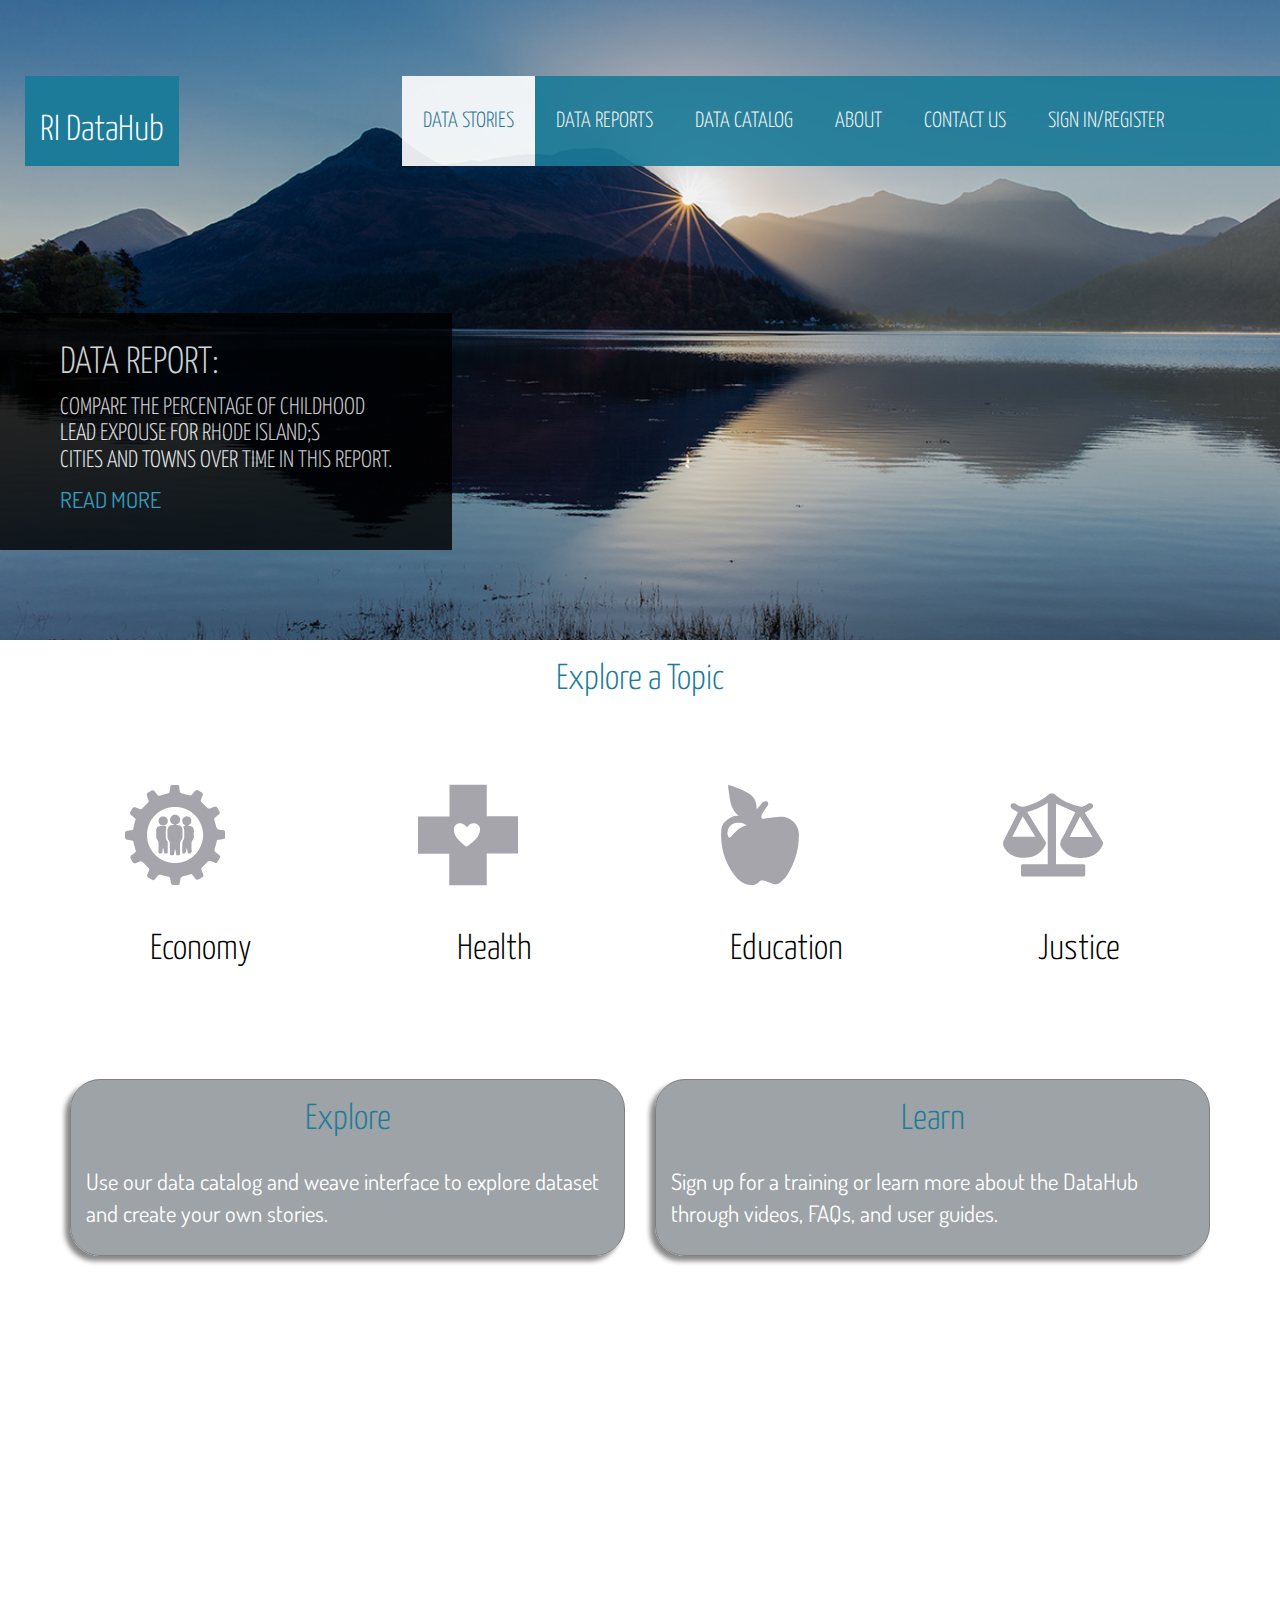
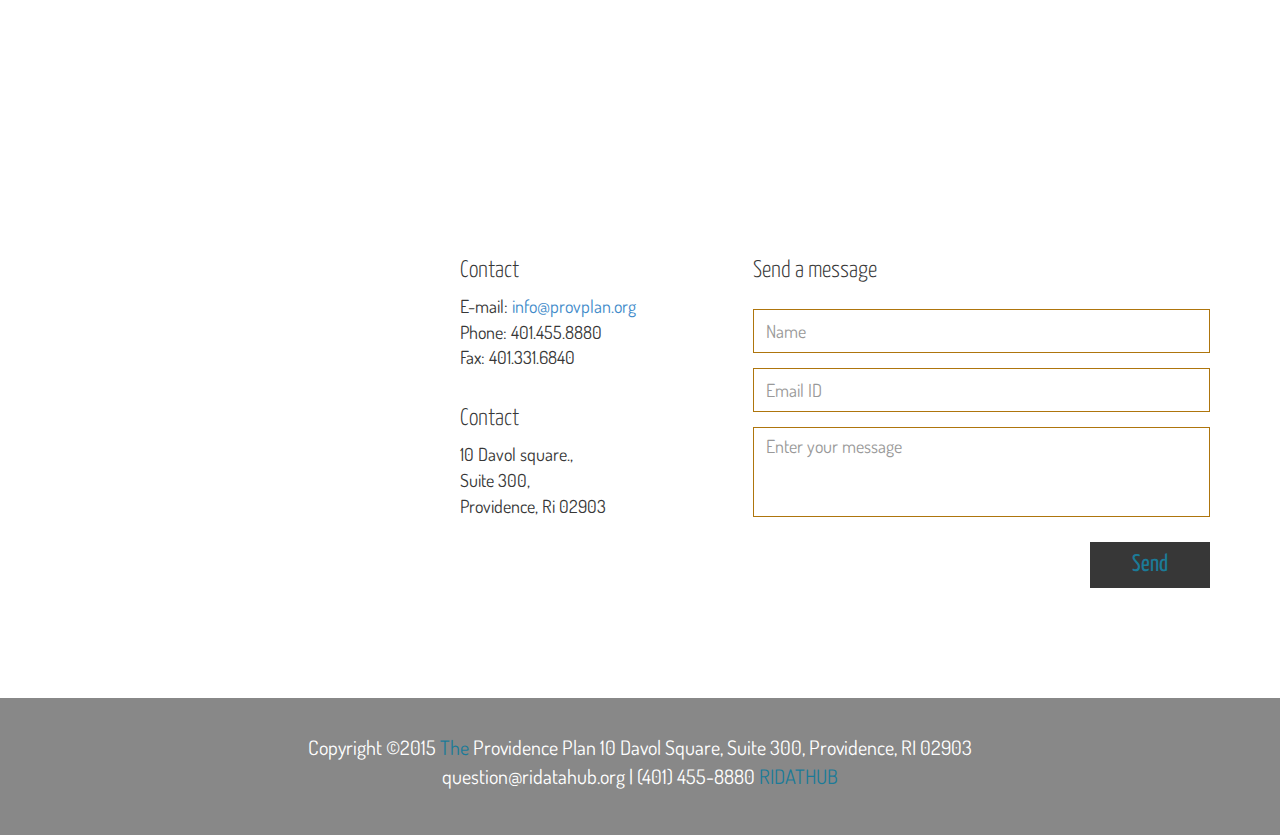
==== ridatahub/index.html @ dd5c4343 "Rename the file name" ====
<!DOCTYPE html>
<html lang="en">
<head>
<meta charset="utf-8">
<meta name="viewport" content="width=device-width, initial-scale=1.0">
<meta name="description" content="">
<meta name="author" content="">
<title>RI DataHub</title>
<link href="css/bootstrap.min.css" rel="stylesheet">
<link href="css/font-awesome.min.css" rel="stylesheet">
<link href="css/main.css" rel="stylesheet">
<link href="css/animate.css" rel="stylesheet">
<link href="css/responsive.css" rel="stylesheet">
<link href="css/dev.css" rel="stylesheet">
<!--[if lt IE 9]>
	    <script src="js/html5shiv.js"></script>
	    <script src="js/respond.min.js"></script>
    <![endif]-->
<link rel="shortcut icon" href="images/ico/favicon.ico">
<link rel="apple-touch-icon-precomposed" sizes="144x144" href="images/ico/apple-touch-icon-144-precomposed.png">
<link rel="apple-touch-icon-precomposed" sizes="114x114" href="images/ico/apple-touch-icon-114-precomposed.png">
<link rel="apple-touch-icon-precomposed" sizes="72x72" href="images/ico/apple-touch-icon-72-precomposed.png">
<link rel="apple-touch-icon-precomposed" href="images/ico/apple-touch-icon-57-precomposed.png">
</head> 
<body>
<header id="header" role="banner">
<div class="main-nav">
<div class="container">
<div class="header-top">
<div class="pull-right social-icons">
<a href="#"><i class="fa fa-twitter"></i></a>
<a href="#"><i class="fa fa-facebook"></i></a>
<a href="#"><i class="fa fa-google-plus"></i></a>
<a href="#"><i class="fa fa-youtube"></i></a>
</div>
</div>
<div class="row">
<div class="navbar-header">
<button type="button" class="navbar-toggle" data-toggle="collapse" data-target=".navbar-collapse">
<span class="sr-only">Toggle navigation</span>
<span class="icon-bar"></span>
<span class="icon-bar"></span>
<span class="icon-bar"></span>
</button>
<a class="navbar-brand" href="index.html">
<h1> RI DataHub </h1> 
<!-- < <img class="img-responsive" src="images/logo.png" alt="logo">  -->
</a>
</div>
<div class="collapse navbar-collapse">
<ul class="nav navbar-nav navbar-right">
<li class="scroll active"><a href="#home">Data Stories</a></li>
<li class="scroll"><a href="#explore">Data Reports</a></li>
<li class="scroll"><a href="#event">Data Catalog</a></li>
<li class="scroll"><a href="#about">About</a></li>
<li class="no-scroll"><a href="#twitter">Contact Us</a></li>
<li><a class="no-scroll" href="#" target="_blank">Sign In/Register</a></li>
<!-- <li class="scroll"><a href="#contact">Contact</a></li> -->
</ul>
</div>
</div>
</div>
</div>
</header>
 
<section id="home">
<div id="main-slider" class="carousel slide" data-ride="carousel">
<!-- <ol class="carousel-indicators">
<li data-target="#main-slider" data-slide-to="0" class="active"></li>
<li data-target="#main-slider" data-slide-to="1"></li>
<li data-target="#main-slider" data-slide-to="2"></li>
</ol> -->
<div class="carousel-inner">
<div class="item active">
<img class="img-responsive" src="images/title.jpg" alt="slider">
<div class="carousel-caption">
<h2>DATA REPORT: </h2>
<h4>Compare the percentage of childhood <br />
    lead expouse for Rhode Island;s <br /> cities and towns over time in this report.</h4>
<a href="#contact">READ MORE <i class="fa fa-angle-right"></i></a>
</div>
</div>
</div>
</div>
</div>
</section>
 <h1 class="middle"> Explore a Topic </h1>
<section id="explore">
<div class="container">
<div class="row">
<div class="col-md-3">
<img class="move" class="img-responsive" src="images/logo1.png" alt="">
<h1 class="first"> Economy</h1>
</div>


<div class="col-md-3">
<img class="move" class="img-responsive" src="images/logo2.png" alt="">
<h1 class="first"> Health </h1>
</div>


<div class="col-md-3">
<img class="move" class="img-responsive" src="images/logo3.png" alt="">
<h1 class="first"> Education </h1>
</div>


<div class="col-md-3">
<img class="move" class="img-responsive" src="images/logo4.png" alt="">
<h1 class="first"> Justice </h1>
</div>

</div>
</div>
</section> 

<section id="event">
<div class="container">
<div class="row" class="back">
<div class="col-md-6">
<div class="esplore">
<h1 class="middle"> Explore </h1>
<p class="middles"> Use our data catalog and weave interface to explore dataset and create your own stories. </p>
</div>
</div>

<div class="col-md-6">
<div class="learn">
<h1 class="middle"> Learn </h1>
<p class="middles"> Sign up for a training or learn more about the DataHub through videos, FAQs, and user guides. </p>
</div>
</div>


</div>
</div>
</section> 

<section id="contact">
<div id="map">
<div id="gmap-wrap">
<div id="gmap">
</div>
</div>
</div> 
<div class="contact-section">
<div class="ear-piece">
<img class="img-responsive" src="images/ear-piece.png" alt="">
</div>
<div class="container">
<div class="row">
<div class="col-sm-3 col-sm-offset-4">
<div class="contact-text">
<h3>Contact</h3>
<address>
E-mail: <a class="__cf_email__" href="/cdn-cgi/l/email-protection" data-cfemail="">info@provplan.org</a><script data-cfhash='f9e31' type="text/javascript">
/* <![CDATA[ */!function(){try{var t="currentScript"in document?document.currentScript:function(){for(var t=document.getElementsByTagName("script"),e=t.length;e--;)if(t[e].getAttribute("data-cfhash"))return t[e]}();if(t&&t.previousSibling){var e,r,n,i,c=t.previousSibling,a=c.getAttribute("data-cfemail");if(a){for(e="",r=parseInt(a.substr(0,2),16),n=2;a.length-n;n+=2)i=parseInt(a.substr(n,2),16)^r,e+=String.fromCharCode(i);e=document.createTextNode(e),c.parentNode.replaceChild(e,c)}t.parentNode.removeChild(t);}}catch(u){}}()/* ]]> */</script><br>
Phone: 401.455.8880<br>
Fax: 401.331.6840
</address>
</div>
<div class="contact-address">
<h3>Contact</h3>
<address>
10 Davol square.,<br>
Suite 300,<br>
Providence, Ri 02903<br>

</address>
</div>
</div>
<div class="col-sm-5">
<div id="contact-section">
<h3>Send a message</h3>
<div class="status alert alert-success" style="display: none"></div>
<form id="main-contact-form" class="contact-form" name="contact-form" method="post" action="sendemail.php">
<div class="form-group">
<input type="text" name="name" class="form-control" required="required" placeholder="Name">
</div>
<div class="form-group">
<input type="email" name="email" class="form-control" required="required" placeholder="Email ID">
</div>
<div class="form-group">
<textarea name="message" id="message" required="required" class="form-control" rows="4" placeholder="Enter your message"></textarea>
</div>
<div class="form-group">
<button type="submit" class="btn btn-primary pull-right">Send</button>
</div>
</form>
</div>
</div>
</div>
</div>
</div>
</section>
 
<footer id="footer">
<div class="container">
<div class="text-center">
<p> Copyright &copy;2015<a target="_blank" href="http://shapebootstrap.net/"> The </a>Providence Plan 10 Davol Square, Suite 300, Providence, RI 02903 <br> question@ridatahub.org | (401) 455-8880 <a target="_blank" href="http://ridatahub.org/">RIDATHUB</a></p>
</div>
</div>
</footer>
 
<script type="text/javascript" src="js/jquery.js"></script>
<script type="text/javascript" src="js/bootstrap.min.js"></script>
<script type="text/javascript" src="http://maps.google.com/maps/api/js?sensor=true"></script>
<script type="text/javascript" src="js/gmaps.js"></script>
<script type="text/javascript" src="js/smoothscroll.js"></script>
<script type="text/javascript" src="js/jquery.parallax.js"></script>
<script type="text/javascript" src="js/coundown-timer.js"></script>
<script type="text/javascript" src="js/jquery.scrollTo.js"></script>
<script type="text/javascript" src="js/jquery.nav.js"></script>
<script type="text/javascript" src="js/main.js"></script>
</body>
</html>
---- ridatahub/css/main.css ----
@import url(http://fonts.googleapis.com/css?family=Dosis:400,200,300,500,600,700,800);@import url(http://fonts.googleapis.com/css?family=Yanone+Kaffeesatz:400,300,200,700);body{font-family:'Dosis',sans-serif;font-size:17px;color:#fff}.btn{border-radius:0;font-family:'Yanone Kaffeesatz','sans-serif';font-size:20px;padding:9px 23px;}a{-webkit-transition:300ms;-moz-transition:300ms;-o-transition:300ms;transition:300ms;}a:focus,a:hover{text-decoration:none;outline:none}h1,h2,h3,h4,h5,h6{font-family:'Yanone Kaffeesatz','sans-serif';font-weight:300;/*text-transform:uppercase;*/}h2{font-size:36px}.navbar-toggle{margin-top:12px}.navbar-toggle .icon-bar{background-color:#fff;}.navbar-toggle,.navbar-toggle:focus{border:1px solid #fff;outline:none;}.header-top{display:block;overflow:hidden;padding:25px;}.main-nav{position:absolute;width:100%;z-index:999;}.main-nav .container{width:100%}.social-icons a{font-size:18px;color:#fff;padding-left:20px;}.social-icons .fa-facebook:hover{color:#3B5997}.social-icons .fa-twitter:hover{color:#29C5F6}.social-icons .fa-google-plus:hover{color:#D13D2F}.social-icons .fa-youtube:hover{color:#ec5538}.navbar-brand{background-color:#1B7B98;height:90px;margin-bottom:20px;position:relative;/*width:297px;*/}.navbar-brand img{position:absolute;top:-35px;}.navbar-right{background-color:#1B7B98;padding:0 95px 0 0;opacity:.9}.navbar-right li a{padding:35px 21px;font-size:22px;color:#fff;text-transform:uppercase;font-family:'Yanone Kaffeesatz','sans-serif';font-weight:300;}.navbar-right li a:hover,.navbar-right li a:focus,.navbar-right .active a{background-color:#fff;color:#16728f}.fixed-menu{background-color:#1B7B98;position:fixed;top:0;}.fixed-menu .navbar-right{padding:0;}.fixed-menu .navbar-right li a{font-size:18px;padding:20px 25px;text-shadow:inherit;}.fixed-menu .navbar-brand{height:60px;margin-top:0;padding:0;margin-bottom:0;width:125px;}.fixed-menu .navbar-brand img{height:60px;top:0;}.fixed-menu .header-top{display:none;}#home{position:relative;overflow:hidden;}#main-slider img{width:100%}#main-slider .carousel-caption{background:none repeat scroll 0 0 #000000;bottom:14%;float:left;left:0;opacity:0.8;padding:10px 60px 35px;right:inherit;text-transform:uppercase;color:#fff;text-align:left;}#main-slider .carousel-caption h2{font-size:38px;}#main-slider .carousel-caption h4{font-size:24px;}#main-slider .carousel-caption a{font-size:22px;color:#2da1c5}#main-slider .carousel-caption a:hover{color:#2588a6}#main-slider .carousel-caption a:hover i{margin-left:35px}#main-slider .carousel-caption a i{margin-left:15px;-webkit-transition:all 0.3s ease-in-out;-moz-transition:all 0.3s ease-in-out;-ms-transition:all 0.3s ease-in-out;-o-transition:all 0.3s ease-in-out;transition:all 0.3s ease-in-out;}#main-slider .carousel-indicators li{background-color:#1B7B98;border:1px solid #1B7B98;}#main-slider .carousel-indicators li.active{background-color:#fff;border:1px solid #fff;}#explore{background-color:#C34C39;background-image:url("../images/event-bg.jpg");background-position:center bottom;background-size:contain;background-repeat:no-repeat;position:relative;overflow:hidden;padding:130px 0 100px;}.watch{position:absolute;left:0;top:7%;}#explore h2{font-size:42px;text-transform:uppercase;text-align:center;}#countdown{display:block;overflow:hidden;text-align:center;padding:0}#countdown li{list-style:none;display:inline-block;margin-right:40px;text-align:center;text-transform:uppercase;font-size:18px;position:relative;}#countdown li:last-child{margin-right:0}#countdown li span{display:block;font-size:40px;font-weight:700;height:82px;line-height:79px;width:75px;border-radius:10px;border-right:1px solid #9e3e2e;border-bottom:1px solid #9e3e2e;}#countdown li .days{background-color:#45b29d;border-top:1px solid #6ac1b1;border-left:1px solid #6ac1b1;}#countdown li .hours{background-color:#efc94c;border-top:1px solid #f2d470;border-left:1px solid #f2d470;}#countdown li .minutes{background-color:#e27a3f;border-top:1px solid #e89565;border-left:1px solid #e89565;}#countdown li .seconds{background-color:#df5a49;border-top:1px solid #e57b6d;border-left:1px solid #e57b6d;}#countdown li:before{background-color:#FFFFFF;content:"";height:11px;left:0;position:absolute;top:36px;width:1px;}#countdown li:after{background-color:#FFFFFF;content:"";height:11px;right:0;position:absolute;top:36px;width:1px;}.cart{background-color:#b34534;position:absolute;right:-200px;top:37%;width:252px;-webkit-transition:all 0.7s ease-in-out;-moz-transition:all 0.7s ease-in-out;-ms-transition:all 0.7s ease-in-out;-o-transition:all 0.7s ease-in-out;transition:all 0.7s ease-in-out;}.cart:hover{right:0;}.cart a{color:#FFFFFF;display:block;font-size:24px;text-transform:uppercase;}.cart a i{font-size:30px;padding:20px 12px;background-color:#A64030;margin-right:3px;}#event{background-color:#33888F;background-image:url("../images/performar-bg.jpg");background-position:50% 0;background-size:contain;position:relative;background-repeat:no-repeat;}.guitar{position:absolute;right:0;top:0}#event h2{color:#FFFFFF;font-size:36px;font-weight:300;margin-bottom:40px;margin-top:70px;text-transform:uppercase;}.single-event{margin-bottom:70px;}.single-event h4{color:#FFFFFF;font-size:24px;font-weight:300;line-height:26px;margin-top:25px;text-transform:uppercase;}.single-event h5{font-size:18px;font-weight:100;display:block;}#event-carousel{position:relative;}.even-control-left,.even-control-right{position:absolute;font-size:24px;color:#fff;top:0;}.even-control-left{right:3%}.even-control-right{right:0;}#about{background-color:#75B46E;position:relative;width:100%;display:flex;}.guitar2{top:0;width:50%;}.guitar2 img{padding-top:3%;}.about-content{width:50%;background-image:url("../images/about-bg.jpg");background-position:left bottom;background-repeat:no-repeat;background-size:cover;padding:70px 70px 110px;}#about h2{margin-bottom:23px;}.about-content p{font-size:17px;font-family:'Dosis',sans-serif;}#about .btn-primary{background-color:#137c61;color:#fff;text-transform:capitalize;border:none;margin-top:28px;}#about .btn-primary:hover{background-color:#126d55}#twitter{background-color:#ecedef;background-image:url("../images/twitter-bg.jpg");background-position:center bottom;background-size:cover;background-repeat:no-repeat;position:relative;padding:95px 0 90px;overflow:hidden;}.twit{position:absolute;left:0;top:-42%;}#twitter-feed .item{text-align:center;}#twitter-feed .item img{display:inline-block;width:78px;height:78px;border-radius:50%;background-color:#c5c8ce;padding:5px;margin-bottom:30px;}#twitter-feed .item a,#twitter-feed .item p{font-size:24px;font-weight:300;font-family:'Yanone Kaffeesatz','sans-serif';}#twitter-feed .item p{color:#3D3D3D;}#twitter-feed .item a{color:#00c3ff;}.twitter-control-left,.twitter-control-right{position:absolute;color:#00c3ff;top:59%;font-size:24px}.twitter-control-left{left:0;}.twitter-control-right{right:0;}#sponsor{background-color:#1881a2;background-image:url("../images/sponsor-bg.jpg");background-position:50% 0;background-size:cover;background-repeat:no-repeat;position:relative;}.light{position:absolute;right:0;bottom:0;}#sponsor .col-sm-10{z-index:10;}#sponsor h2{margin-top:90px;margin-bottom:40px;}#sponsor .item ul{font-size:0;padding:0;}#sponsor .item ul li{display:inline-block;list-style:none;width:33.33%;margin-bottom:75px;}#sponsor .item ul li:last-child{margin-right:0}.sponsor-control-left,.sponsor-control-right{color:#FFFFFF;font-size:24px;position:absolute;top:20%;}.sponsor-control-left{right:12%}.sponsor-control-right{right:10%}#map{position:relative;}#gmap{height:450px;}.contact-section{background-color:#f7ab24;background-image:url("../images/contact-bg.jpg");background-position:60% 0;background-size:contain;background-repeat:no-repeat;position:relative;}.ear-piece{position:absolute;left:0;top:0;}#contact .container{padding-top:47px;}#contact h3{text-transform:inherit;color:#373737;}#contact-section h3{margin-bottom:25px}#contact address{font-size:18px;color:#373737;}.contact-text{margin-bottom:35px;display:block;}#contact-section .form-control{border-color:#ae750d;box-shadow:none;outline:0 none;border-radius:0;color:#797979;font-size:18px;}#contact-section .form-control:focus{border-color:#ae750d;}#contact-section input{height:44px;}#contact-section textarea{height:90px;resize:none;}#contact-section .btn-primary{background-color:#373737;color:#f7ab24;border:none;font-size:24px;padding:6px 42px;margin-bottom:110px;margin-top:10px}#contact-section .btn-primary:hover{background-color:#212020;color:#fff}#footer{background-color:#212121;background-image:url("../images/footer-bg.jpg");background-position:center bottom;background-repeat:no-repeat;background-size:cover;color:#FFFFFF;font-size:20px;padding:35px 0;}#footer a{color:#f7ab24}#footer a:hover{color:#1B7B98}
---- ridatahub/css/responsive.css ----
@media (min-width: 1200px) {}@media (min-width: 992px) and (max-width: 1199px) {.navbar-right{padding:0 30px 0 0;}.navbar-right li a{padding:35px 15px;}.fixed-menu .container{width:100%;}.fixed-menu .navbar-right{padding-right:30px;}.fixed-menu .navbar-right li a{padding:20px;}#countdown li{margin-right:30px;}.guitar{right:0;}.guitar2{height:100%}.guitar2 img{padding-top:20%;}.ear-piece{left:-15%;}#event .col-md-9{z-index:10;}}@media (min-width: 768px) and (max-width: 991px) {.navbar-brand{width:215px;height:60px;}.navbar-right{padding:0;}.navbar-right li a{padding:20px 11px;font-size:17px;}.fixed-menu .container{width:100%;}.fixed-menu .navbar-right{padding-right:30px;}.fixed-menu .navbar-right li a{padding:20px 15px;font-size:17px;}#countdown li{margin-right:15px;}.sponsor-control-left{right:8%;}.sponsor-control-right{right:5%;}.guitar,.ear-piece,.light{display:none;}.watch{left:-8%}.guitar2{height:100%;}.guitar2 img{padding-top:38%;}.twit{left:-5%;}}@media (max-width: 767px) {.main-nav .container{display:none;}.fixed-menu .container{display:block;}.fixed-menu .container{width:100%;}.navbar-brand{width:inherit;}.fixed-menu .navbar-right li a{padding:7px 25px;}#home{margin-top:10%;}#main-slider .carousel-caption{bottom:17%;padding:10px;line-height:0;}#main-slider .carousel-caption h2{font-size:20px;margin-top:3px;}#main-slider .carousel-caption h4{font-size:16px;}#main-slider .carousel-caption a{font-size:14px;color:#2da1c5;}#explore{background-size:cover;}#explore h2{float:inherit;font-size:30px;margin-bottom:30px;}#countdown li{font-size:14px;margin-right:35px;width:inherit;}#countdown li span{font-size:24px;height:60px;line-height:60px;width:60px;}#countdown li:before,#countdown li:after{top:25px;}.cart a{font-size:18px;}.cart a i{font-size:20px;padding:15px;}.single-event{margin-bottom:40px;}#event h2,#about h2,#sponsor h2{font-size:30px;}.twitter-control-left,.twitter-control-right{top:inherit;bottom:-40px;}.twitter-control-left{left:46%;}.twitter-control-right{right:46%;}#sponsor{background-position:right 0 bottom 0;}.sponsor-control-left,.sponsor-control-right{top:0;}.sponsor-control-left{right:10%;}.sponsor-control-right{right:5%;}#sponsor .item ul li{width:30%;margin-right:3%}#sponsor .item ul li:last-child{margin-right:0;}#footer{font-size:16px;}.watch,.guitar,.guitar2,.twit,.light,.ear-piece{display:none;}.contact-section{background-position:left 0 bottom 0;background-size:cover;}.about-content{width:100%;padding:70px 25px 110px;}}@media (max-width: 479px) {.main-nav .container{display:none;}.fixed-menu .container{display:block;}.fixed-menu .navbar-right li a{padding:10px 25px;}#home{margin-top:18%;}.fixed-menu .container{width:100%;}.navbar-brand{width:inherit;}#main-slider .carousel-caption{bottom:17%;padding:10px;line-height:0;}#main-slider .carousel-caption h2{font-size:18px;margin-top:3px;}#main-slider .carousel-caption h4{font-size:14px;}#main-slider .carousel-caption a{font-size:12px;color:#2da1c5;}.carousel-indicators{bottom:0;}#explore{background-size:cover;}#explore h2{float:inherit;font-size:30px;margin-bottom:30px;}#countdown li{font-size:14px;margin-right:15px;width:45px;}#countdown li span{font-size:20px;height:45px;line-height:45px;width:45px;}#countdown li:before,#countdown li:after{top:18px}.cart{right:-209px;}.cart a{font-size:18px;}.cart a i{font-size:20px;padding:12px;}.single-event{margin-bottom:40px;}.about-content{width:100%;padding:70px 30px 110px;}#event h2,#about h2,#sponsor h2{font-size:30px;}.about-content p,#twitter-feed .item a,#twitter-feed .item p{font-size:15px;}.twitter-control-left,.twitter-control-right{top:inherit;bottom:-40px;}.twitter-control-left{left:46%;}.twitter-control-right{right:46%;}#sponsor{background-position:right 0 bottom;}.sponsor-control-left,.sponsor-control-right{top:0;}.sponsor-control-left{right:10%;}.sponsor-control-right{right:5%;}#sponsor .item ul li{width:45%;margin-right:5%}#sponsor .item ul li:last-child{margin-right:0;}#footer{font-size:14px;}.watch,.guitar,.guitar2,.twit,.light,.ear-piece{display:none;}.contact-section{background-position:left 0 bottom 0;background-size:cover;}}
---- ridatahub/css/dev.css ----
.first{
	   text-align: center;
	   color:black;

}
 .move{
	margin-left:30px;
}

#explore{
	background-color:white;
	padding: 50px 0 100px;
}

.learn{
	border: 1px solid gray;
	background-color: rgba(51,62,72,0.48);
	border-radius: 30px;
	box-shadow: -5px 5px 5px #888888;

}


.esplore{
	border: 1px solid gray;
	background-color: rgba(51,62,72,0.48);
	border-radius: 30px;
	box-shadow: -5px 5px 5px #888888;
	
}

.back{
	background-image:url("images/grid.png");
	background-repeat: repeat-x;
	background-size: 100%;
}

#event{
	padding-bottom:85px;
	background-color:white
}

.contact-section{
	background-color:white;

}

#contact-section .btn-primary {
	color: #1B7B98;
}

#footer a{
	color: #1B7B98;
}

.navbar-brand{
	margin-left: 25px;
	color: white;
}

.middle{
	text-align: center;
	color:#1B7B98
}

.middles{
	padding:15px;
	font-size:17pt;
}

#footer{
	background-color:#888888;
}
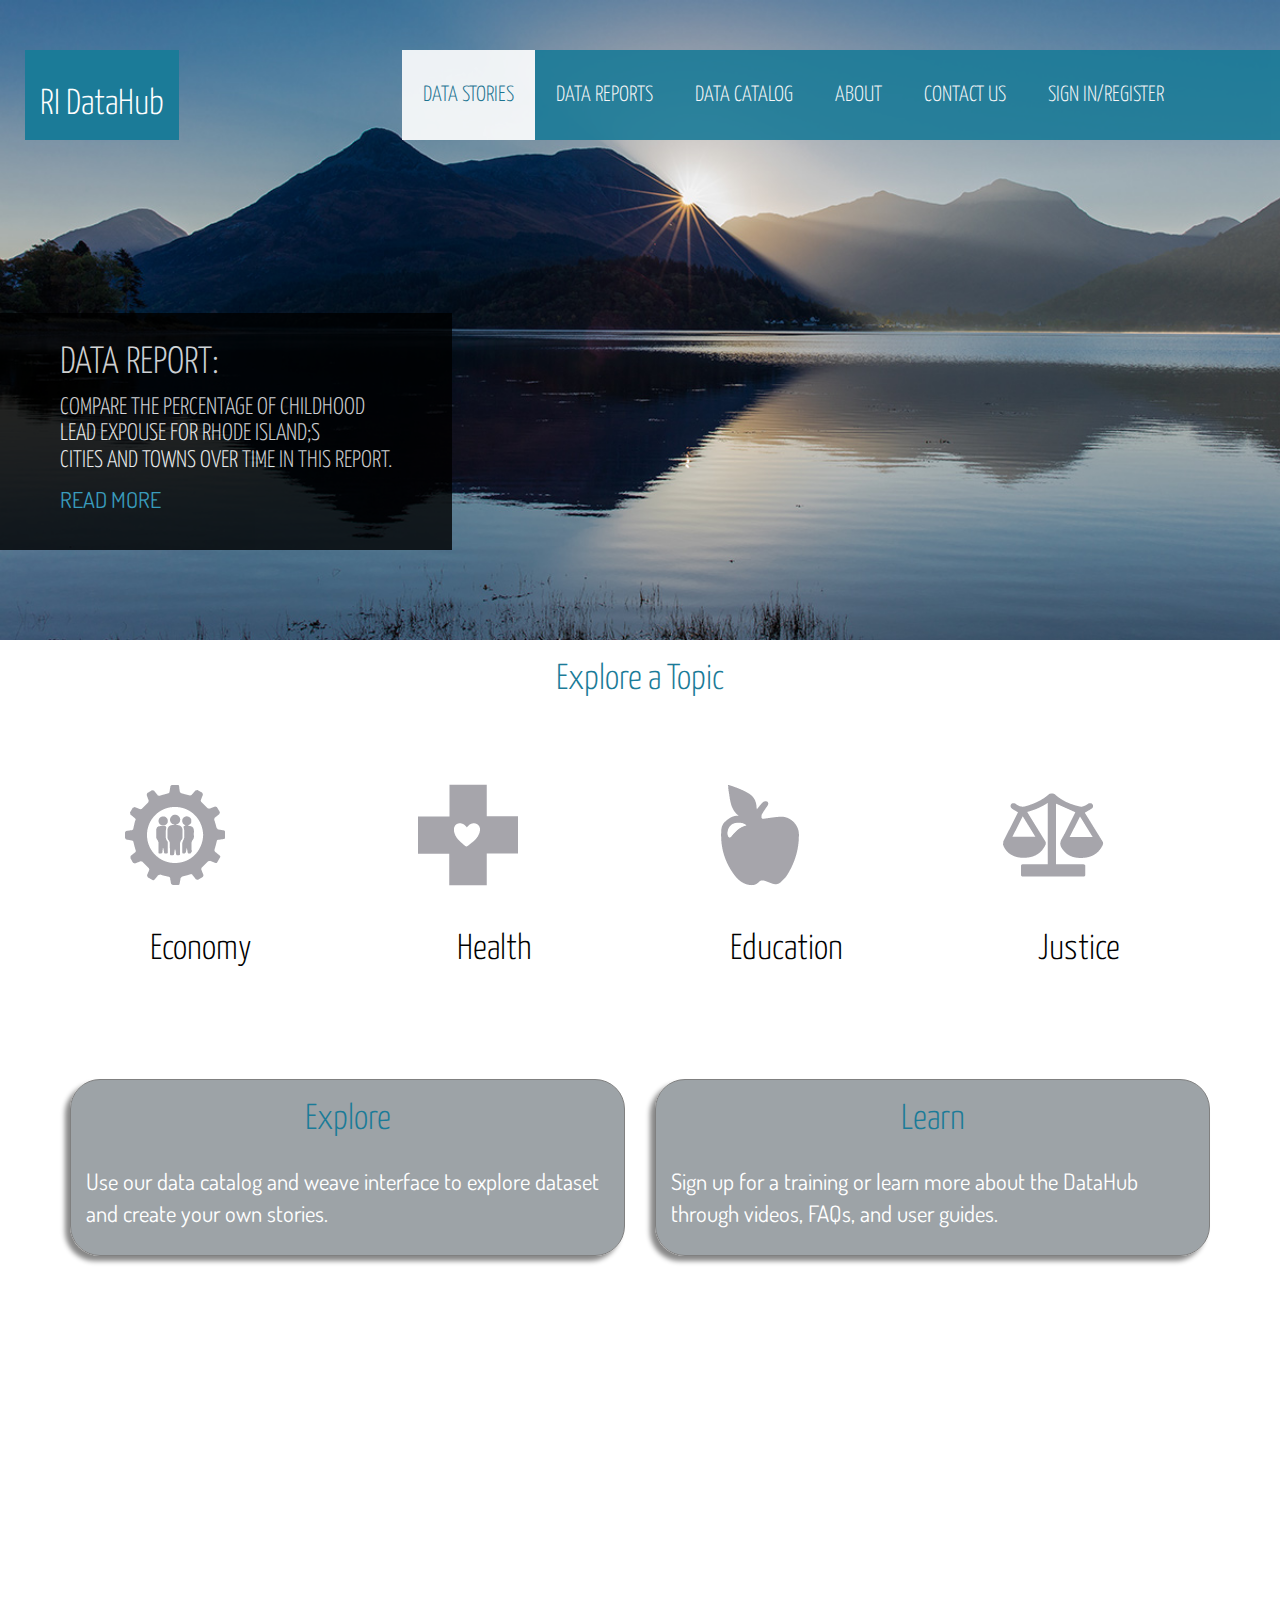
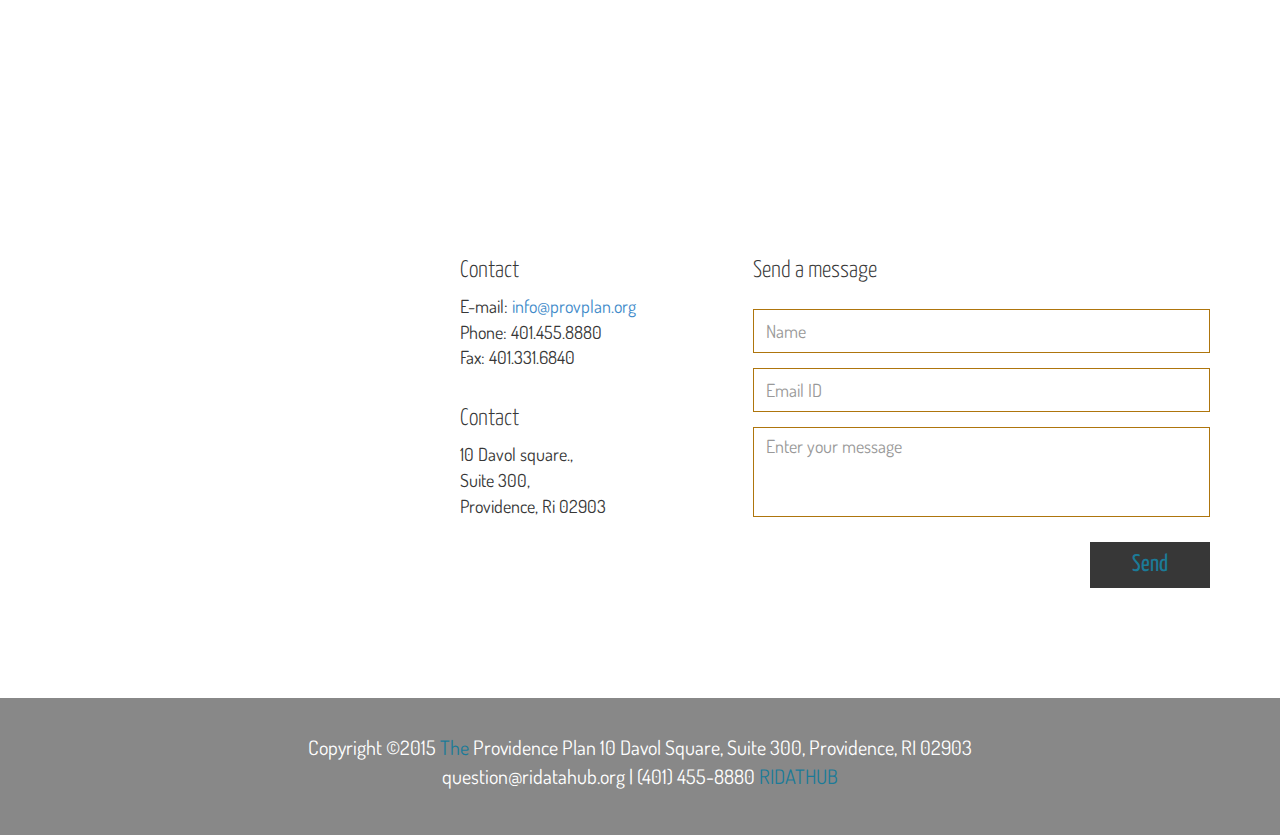
==== commit 57978831: "Remove Social Network Icons from the top right of the page" ====
--- a/ridatahub/index.html
+++ b/ridatahub/index.html
@@ -1,4 +1,3 @@
-
 <!DOCTYPE html>
 <html lang="en">
 <head>
@@ -28,12 +27,6 @@
 <div class="main-nav">
 <div class="container">
 <div class="header-top">
-<div class="pull-right social-icons">
-<a href="#"><i class="fa fa-twitter"></i></a>
-<a href="#"><i class="fa fa-facebook"></i></a>
-<a href="#"><i class="fa fa-google-plus"></i></a>
-<a href="#"><i class="fa fa-youtube"></i></a>
-</div>
 </div>
 <div class="row">
 <div class="navbar-header">
@@ -66,7 +59,7 @@
  
 <section id="home">
 <div id="main-slider" class="carousel slide" data-ride="carousel">
-<!-- <ol class="carousel-indicators">
+<!-- <ol class="carouse	l-indicators">
 <li data-target="#main-slider" data-slide-to="0" class="active"></li>
 <li data-target="#main-slider" data-slide-to="1"></li>
 <li data-target="#main-slider" data-slide-to="2"></li>
@@ -205,6 +198,7 @@
 </footer>
  
 <script type="text/javascript" src="js/jquery.js"></script>
+
 <script type="text/javascript" src="js/bootstrap.min.js"></script>
 <script type="text/javascript" src="http://maps.google.com/maps/api/js?sensor=true"></script>
 <script type="text/javascript" src="js/gmaps.js"></script>
@@ -215,4 +209,4 @@
 <script type="text/javascript" src="js/jquery.nav.js"></script>
 <script type="text/javascript" src="js/main.js"></script>
 </body>
-</html>+</html>
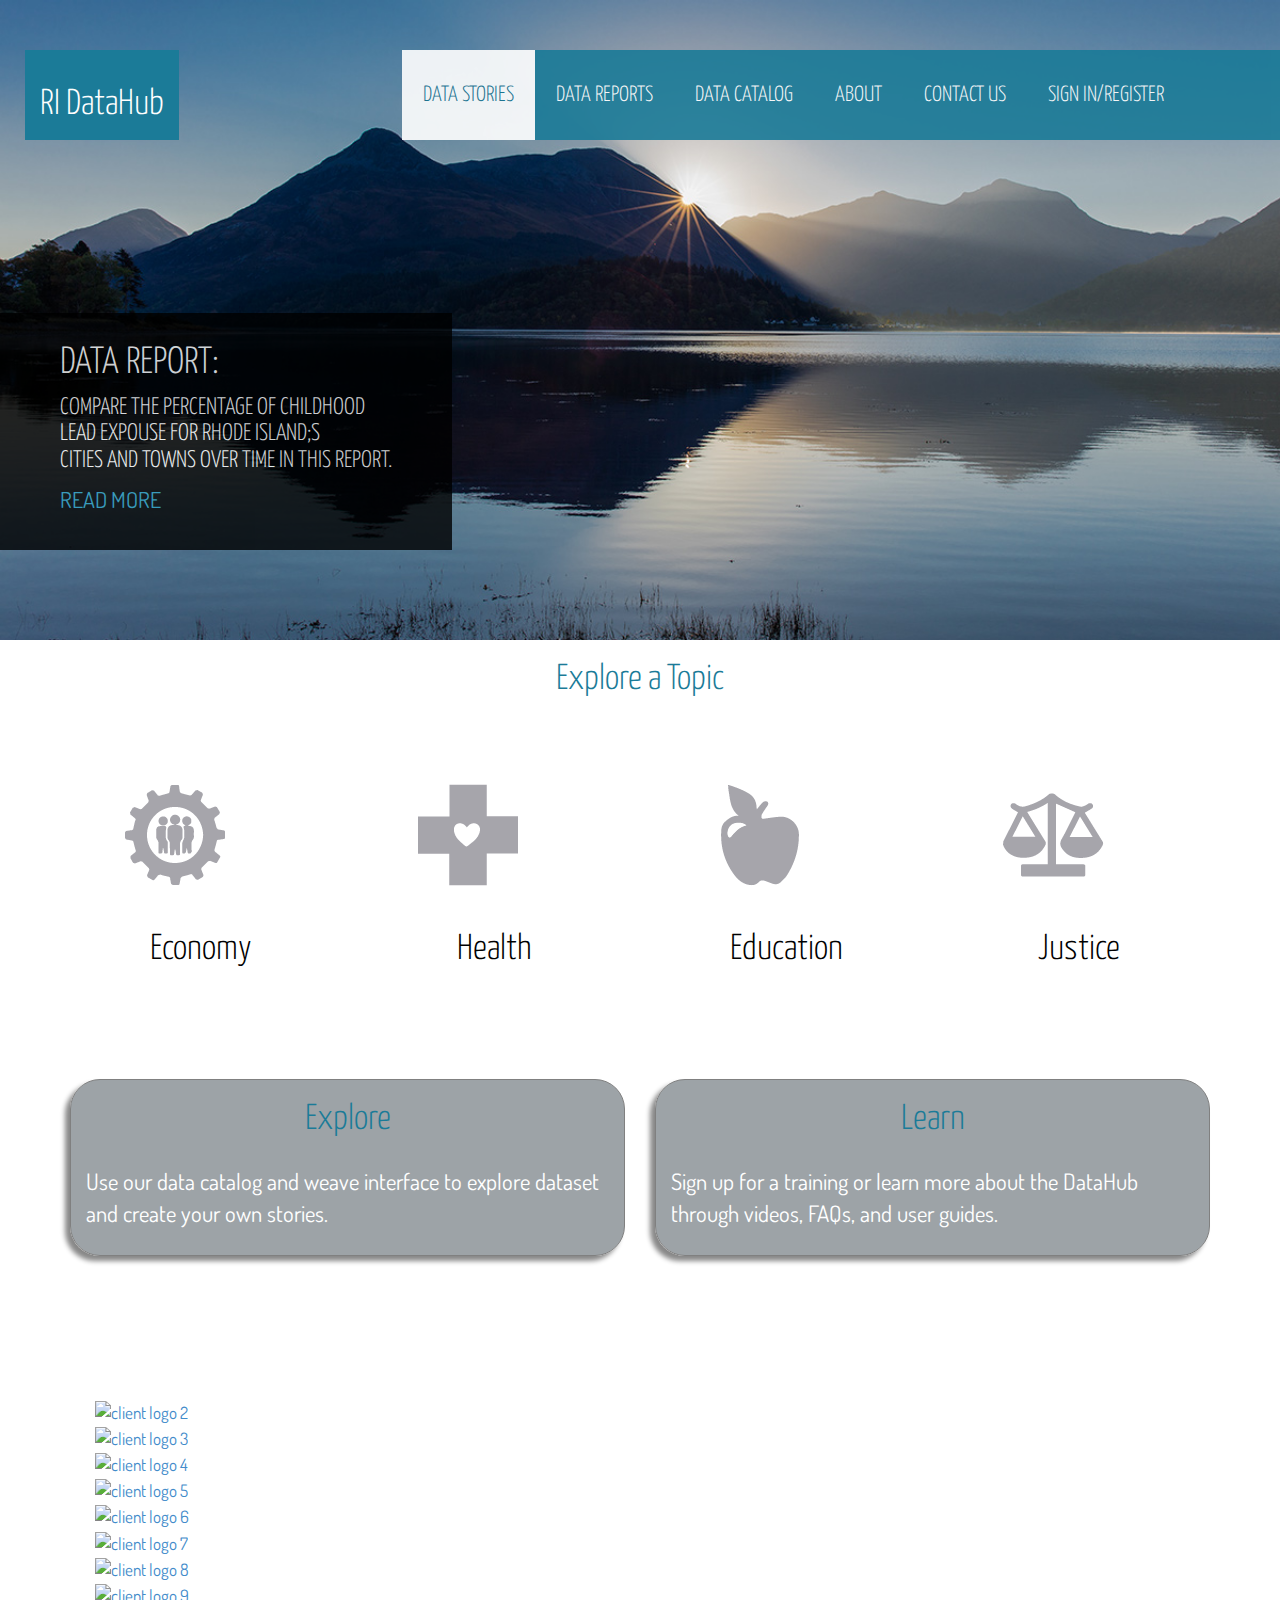
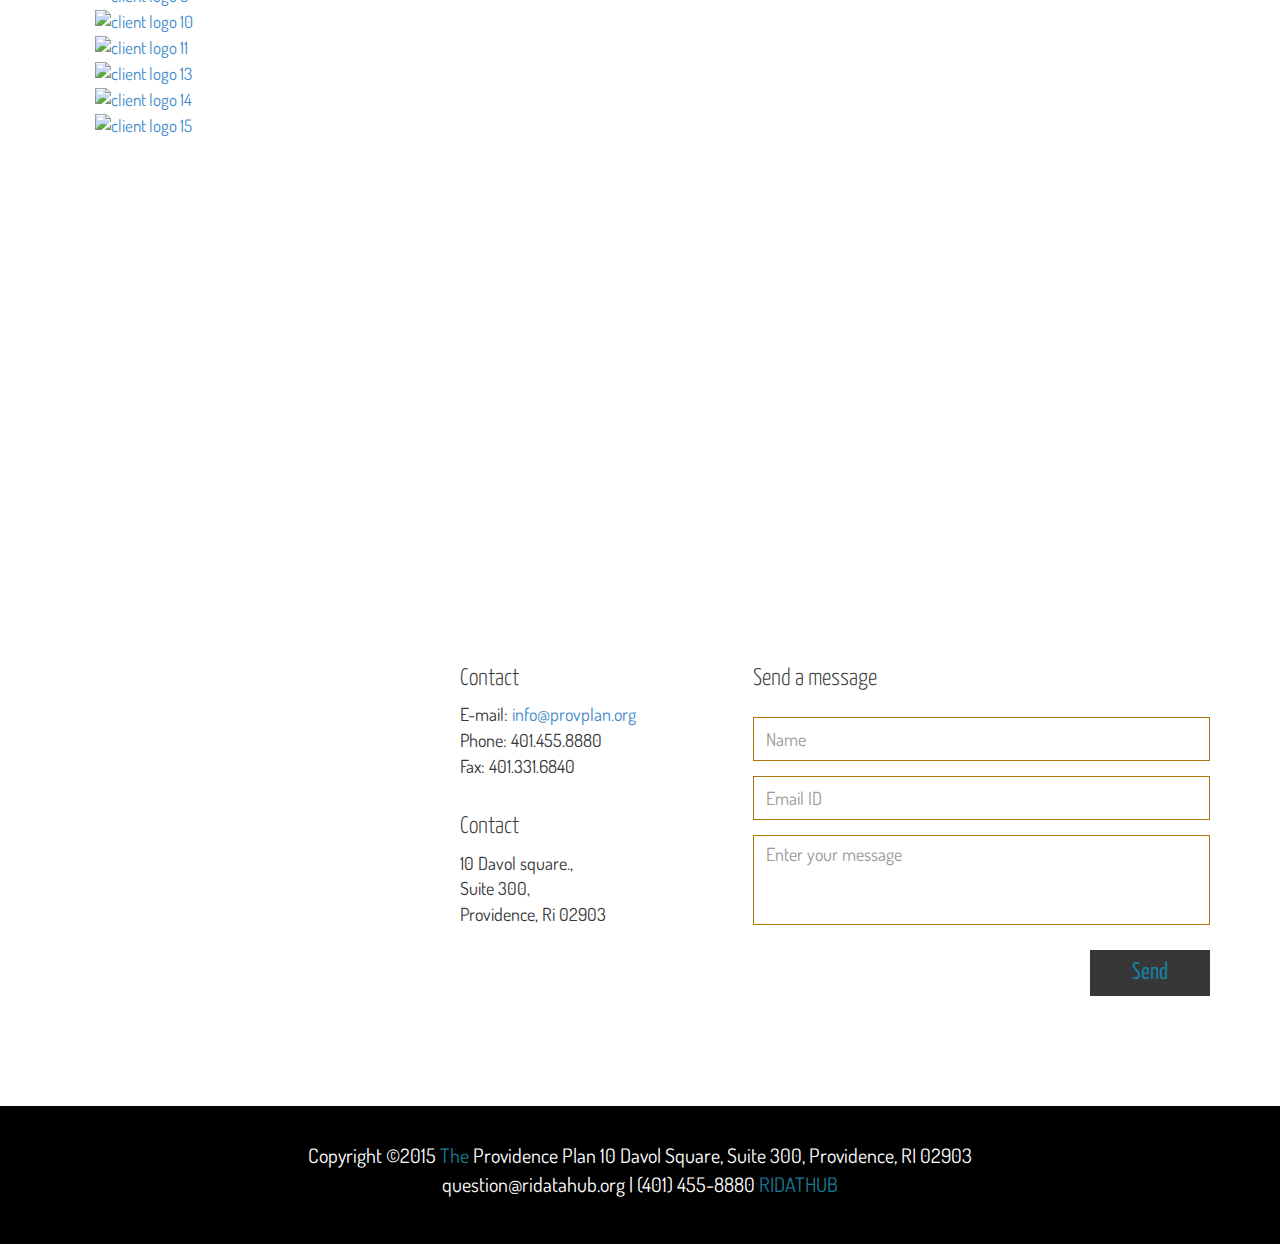
==== commit fc693cc9: "Add a new section third-section in index.html template" ====
--- a/ridatahub/index.html
+++ b/ridatahub/index.html
@@ -12,6 +12,26 @@
 <link href="css/animate.css" rel="stylesheet">
 <link href="css/responsive.css" rel="stylesheet">
 <link href="css/dev.css" rel="stylesheet">
+<link rel="stylesheet" type="text/css" href="css/bootstrap-responsive.css" />
+ <link rel="stylesheet" type="text/css" href="css/bootstrap.css" />
+  <link rel="stylesheet" type="text/css" href="css/style.css" />
+
+
+
+
+
+
+
+   
+<!--     <link rel="stylesheet" type="text/css" href="http://ivkovic.me/themes/pluton/css/style.css" /> -->
+    <link rel="stylesheet" type="text/css" href="http://ivkovic.me/themes/pluton/css/pluton.css" />
+    <!--[if IE 7]>
+    <link rel="stylesheet" type="text/css" href="css/pluton-ie7.css" />
+    <![endif]-->
+    <link rel="stylesheet" type="text/css" href="http://ivkovic.me/themes/pluton/css/jquery.cslider.css" />
+    <link rel="stylesheet" type="text/css" href="http://ivkovic.me/themes/pluton/css/jquery.bxslider.css" />
+    <link rel="stylesheet" type="text/css" href="http://ivkovic.me/themes/pluton/css/animate.css" />
+
 <!--[if lt IE 9]>
 	    <script src="js/html5shiv.js"></script>
 	    <script src="js/respond.min.js"></script>
@@ -43,13 +63,12 @@
 </div>
 <div class="collapse navbar-collapse">
 <ul class="nav navbar-nav navbar-right">
-<li class="scroll active"><a href="#home">Data Stories</a></li>
-<li class="scroll"><a href="#explore">Data Reports</a></li>
-<li class="scroll"><a href="#event">Data Catalog</a></li>
-<li class="scroll"><a href="#about">About</a></li>
-<li class="no-scroll"><a href="#twitter">Contact Us</a></li>
+<li  class="active"> <a class="no-scroll" href="datastorie.html">DATA STORIES</a></li>
+<li> <a class="no-scroll active" href="datareport.html">DATA REPORTS</a></li>
+<li> <a class="no-scroll active" href="datacatalog.html">DATA CATALOG</a></li>
+<li> <a class="no-scroll active" href="about.html">ABOUT</a></li>
+<li> <a class="no-scroll active" href="contactus.html">CONTACT US</a></li>
 <li><a class="no-scroll" href="#" target="_blank">Sign In/Register</a></li>
-<!-- <li class="scroll"><a href="#contact">Contact</a></li> -->
 </ul>
 </div>
 </div>
@@ -131,6 +150,100 @@
 </div>
 </section> 
 
+    <div class="section third-section">
+        <div class="container centered">
+            <div class="sub-section">
+                <div class="title clearfix">
+                    <div class="pull-left">
+                        <h3>Our Clients</h3>
+                    </div>
+                    <ul class="client-nav pull-right">
+                        <li id="client-prev"></li>
+                        <li id="client-next"></li>
+                    </ul>
+                </div>
+                <ul class="row client-slider" id="clint-slider">
+                   <!--  <li><a href=""><img src="images/other_images/CCRI.png" alt="client logo 1"></a></li> -->
+                    <li>
+                        <a href="">
+                            <img src="images/other_images/CollegeCrusade_big.png" alt="client logo 2" style="height:70px; width:160px;">
+                        </a>
+                    </li>
+                    <li>
+                        <a href="">
+                            <img src="images/other_images/CollegeVisions2_big.png" alt="client logo 3" style="height:70px; width:160px;">
+                        </a>
+                    </li>
+                    <li>
+                        <a href="">
+                            <img src="images/other_images/dcyf_logo.png" alt="client logo 4" style="height:70px; width:160px;">
+                        </a>
+                    </li>
+                    <li>
+                        <a href="">
+                            <img src="images/other_images/DLT.png" alt="client logo 5" style="height:70px; width:160px;" >
+                        </a>
+                    </li>
+                    <li>
+                        <a href="">
+                            <img src="images/other_images/GenCitizen_big.png" alt="client logo 6" style="height:70px; width:160px;">
+                        </a>
+                    </li>
+                    <li>
+                        <a href="">
+                            <img src="images/other_images/health_logo.png" alt="client logo 7" style="height:70px; width:160px;">
+                        </a>
+                    </li>
+                       <li>
+                        <a href="">
+                            <img src="images/other_images/InspiringMinds_big.png" alt="client logo 8" style="height:70px; width:160px;">
+                        </a>
+                    </li>
+                       <li>
+                        <a href="">
+                            <img src="images/other_images/OPC_Logo.png" alt="client logo 9" style="height:70px; width:160px;">
+                        </a>
+                    </li>
+                        <li>
+                        <a href="">
+                            <img src="images/other_images/providence_school_logo.png" alt="client logo 10" style="height:70px; width:160px;">
+                        </a>
+                    </li>
+                       <li>
+                        <a href="">
+                            <img src="images/other_images/provplan_logo.png" alt="client logo 11" style="height:70px; width:160px;">
+                        </a>
+                    </li>
+                 <!--       <li>
+                        <a href="">
+                            <img src="images/other_images/RIC.png" alt="client logo 12">
+                        </a>
+                    </li> -->
+                       <li>
+                        <a href="">
+                            <img src="images/other_images/ride_logo.png" alt="client logo 13" style="height:70px; width:160px;">
+                        </a>
+                    </li>
+                       <li>
+                        <a href="">
+                            <img src="images/other_images/ServeRI_big.png" alt="client logo 14" style="height:70px; width:160px;">
+                        </a>
+                    </li>
+                       <li>
+                        <a href="">
+                            <img src="images/other_images/UnitedWay_big.png" alt="client logo 15" style="height:70px; width:160px;">
+                        </a>
+                    </li>
+                  <!--      <li>
+                        <a href="">
+                            <img src="images/other_images/URI.png" alt="client logo 16">
+                        </a>
+                    </li>   -->
+                </ul>
+            </div>
+        </div>
+    </div>
+
 <section id="contact">
 <div id="map">
 <div id="gmap-wrap">
@@ -139,9 +252,9 @@
 </div>
 </div> 
 <div class="contact-section">
-<div class="ear-piece">
+<!-- <div class="ear-piece">
 <img class="img-responsive" src="images/ear-piece.png" alt="">
-</div>
+</div>  -->
 <div class="container">
 <div class="row">
 <div class="col-sm-3 col-sm-offset-4">
@@ -208,5 +321,32 @@
 <script type="text/javascript" src="js/jquery.scrollTo.js"></script>
 <script type="text/javascript" src="js/jquery.nav.js"></script>
 <script type="text/javascript" src="js/main.js"></script>
+
+
+
+
+
+
+
+
+
+
+
+  <!--<script src="http://ivkovic.me/themes/pluton/js/jquery.js"></script>-->
+        <script type="text/javascript" src="http://ivkovic.me/themes/pluton/js/jquery.mixitup.js"></script>
+        <script type="text/javascript" src="http://ivkovic.me/themes/pluton/js/bootstrap.js"></script>
+        <script type="text/javascript" src="http://ivkovic.me/themes/pluton/js/modernizr.custom.js"></script>
+        <script type="text/javascript" src="http://ivkovic.me/themes/pluton/js/jquery.bxslider.js"></script>
+        <script type="text/javascript" src="http://ivkovic.me/themes/pluton/js/jquery.cslider.js"></script>
+        <script type="text/javascript" src="http://ivkovic.me/themes/pluton/js/jquery.placeholder.js"></script>
+        <script type="text/javascript" src="http://ivkovic.me/themes/pluton/js/jquery.inview.js"></script>
+        <!-- Load google maps api and call initializeMap function defined in app.js -->
+      <!-- <script async="" defer="" type="text/javascript" src="https://maps.googleapis.com/maps/api/js?sensor=false&amp;callback=initializeMap"></script>-->
+        <!-- css3-mediaqueries.js for IE8 or older -->
+<!--[if lt IE 9]>
+    <script src="js/respond.min.js"></script>
+    <![endif]-->
+    <script type="text/javascript" src="http://ivkovic.me/themes/pluton/js/app.js"></script>
+    
 </body>
 </html>
--- a/ridatahub/css/dev.css
+++ b/ridatahub/css/dev.css
@@ -69,6 +69,6 @@
 }
 
 #footer{
-	background-color:#888888;
+	background-color:#000000;
 }
 
